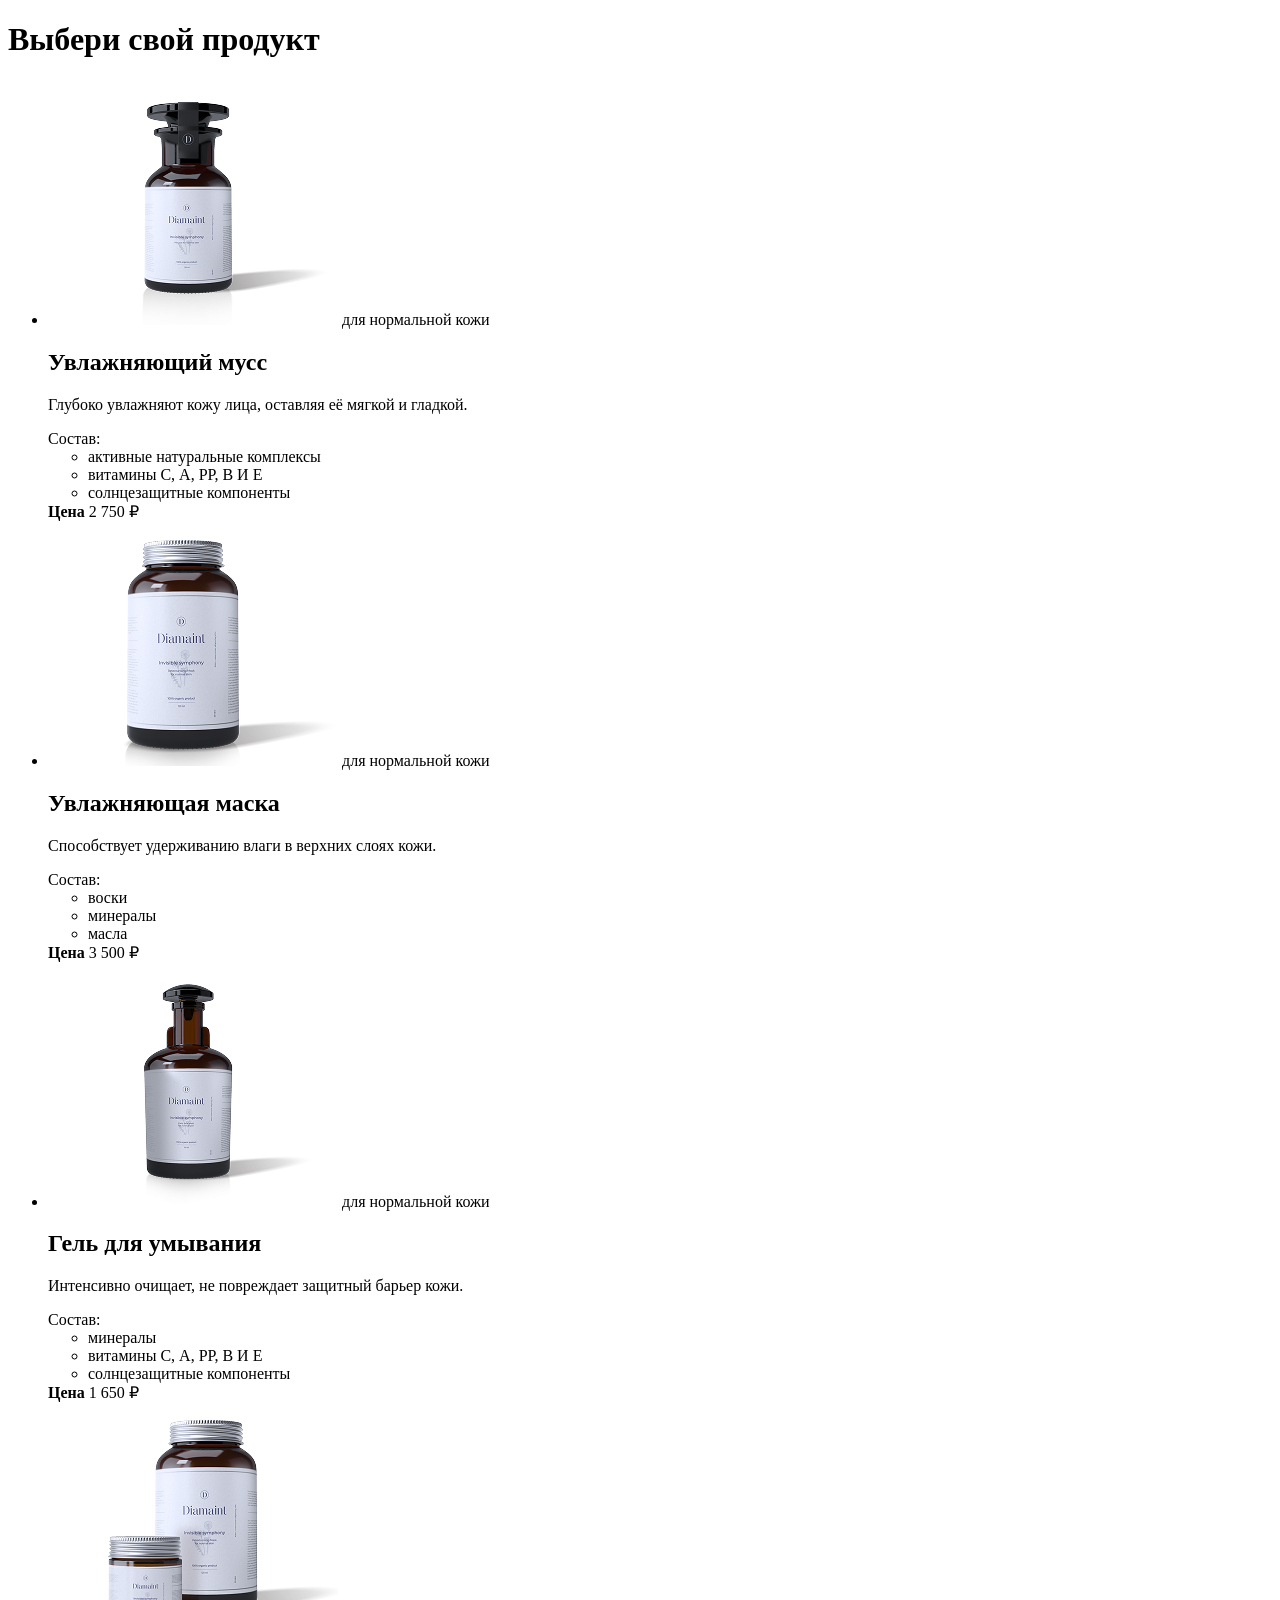
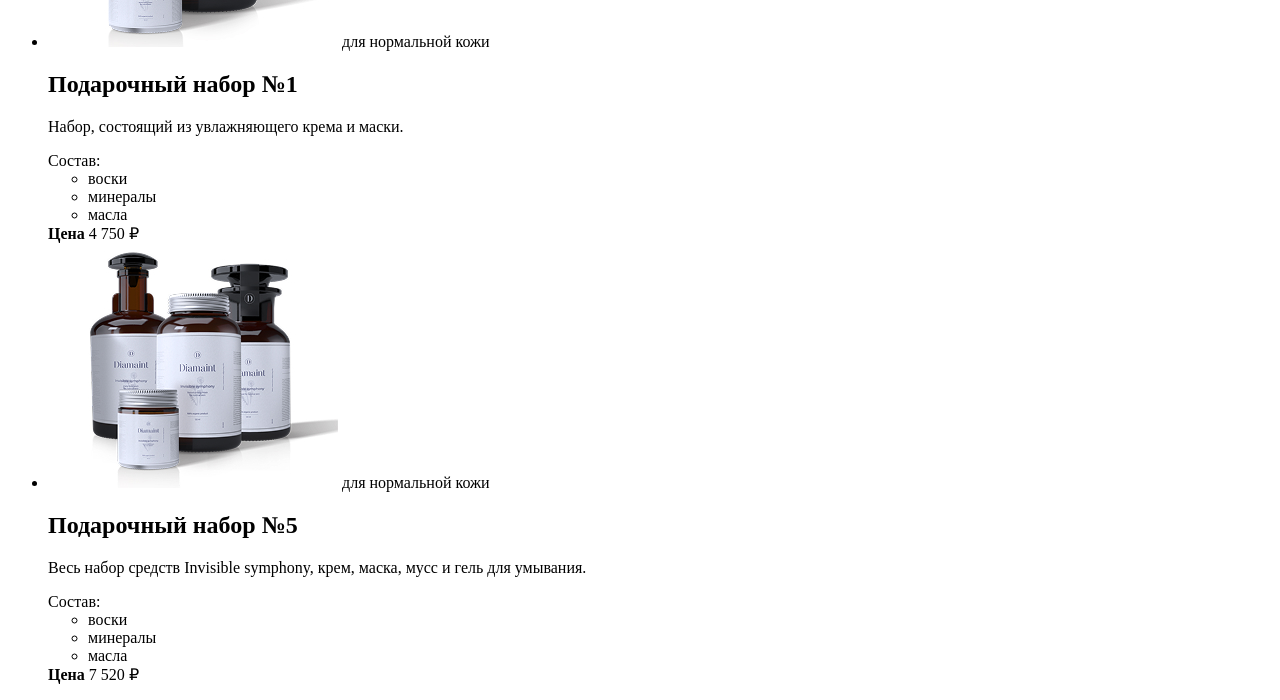
==== indexBEM.html @ 9ce69305 "" ====
<!DOCTYPE html>
<html lang="en">
<head>
    <meta charset="UTF-8">
    <meta name="viewport" content="width=device-width, initial-scale=1.0">
    <title>Product card</title>
    <link rel="stylesheet" href="styleBEM.css">
    <link rel="stylesheet" href="clearlist.css">
    <link rel="stylesheet" href="price.css">
    <link rel="stylesheet" href="compound.css">
    <link rel="stylesheet" href="description.css">
    <link rel="stylesheet" href="catalog.css">
    <link rel="stylesheet" href="container.css">
    <link rel="stylesheet" href="title.css">
    <link rel="stylesheet" href="card.css">
    <link rel="stylesheet" href="products.css">
</head>
    <body>
      <main class="catalog">
        <div class="container catalog__container">
            <h1 class="title catalog__title">Выбери свой продукт</h1>
            <ul class="products clear-list">
              <li class="products__item card">
                <img src="images/muss.jpg" alt="" class="card__image">
                <span class="card__category">для нормальной кожи</span>
                <h2 class="card__name">Увлажняющий мусс</h2>
                <p class="card__description">Глубоко увлажняют кожу лица, оставляя её мягкой и гладкой.</p>

                <div class="card__compound compound">
                  <span class="compound__name">Состав:</span>
                  <ul class="compound__list">
                    <li class="compound__item">активные натуральные комплексы</li>
                    <li class="compound__item">витамины С, А, РР, В И Е</li>
                    <li class="compound__item">солнцезащитные компоненты</li>
                  </ul>
                </div>

                <div class="card__price">
                <b>Цена</b>
                <span>2 750 &#x20bd</span>
                </div>
                
              </li>

              <li class="products__item card">
                <img src="images/moisturizing_mask.jpg" alt="" class="card__image">
                <span class="card__category">для нормальной кожи</span>
                <h2 class="card__name">Увлажняющая маска</h2>
                <p class="card__description">Способствует удерживанию влаги в верхних слоях кожи.</p>

                <div class="card__compound compound">
                  <span class="compound__name">Состав:</span>
                  <ul class="compound__list">
                    <li class="compound__item">воски</li>
                    <li class="compound__item">минералы</li>
                    <li class="compound__item">масла</li>
                  </ul>
                </div>

                <div class="card__price">
                <b>Цена</b>
                <span>3 500 &#x20bd</span>
                </div>
                
              </li>

              <li class="products__item card">
                <img src="images/shower_gel.jpg" alt="" class="card__image">
                <span class="card__category">для нормальной кожи</span>
                <h2 class="card__name">Гель для умывания</h2>
                <p class="card__description">Интенсивно очищает, не повреждает защитный барьер кожи.</p>

                <div class="card__compound compound">
                  <span class="compound__name">Состав:</span>
                  <ul class="compound__list">
                    <li class="compound__item">минералы</li>
                    <li class="compound__item">витамины С, А, РР, В И Е</li>
                    <li class="compound__item">солнцезащитные компоненты</li>
                  </ul>
                </div>

                <div class="card__price">
                <b>Цена</b>
                <span>1 650 &#x20bd</span>
                </div>
                
              </li>

              <li class="products__item card">
                <img src="images/gift_set_one.jpg" alt="" class="card__image">
                <span class="card__category">для нормальной кожи</span>
                <h2 class="card__name">Подарочный набор №1</h2>
                <p class="card__description">Набор, состоящий из увлажняющего крема и маски.</p>

                <div class="card__compound compound">
                  <span class="compound__name">Состав:</span>
                  <ul class="compound__list">
                    <li class="compound__item">воски</li>
                    <li class="compound__item">минералы</li>
                    <li class="compound__item">масла</li>
                  </ul>
                </div>

                <div class="card__price">
                <b>Цена</b>
                <span>4 750 &#x20bd</span>
                </div>
              </li>

              <li class="products__item card">
                <img src="images/gift_set_five.jpg" alt="" class="card__image">
                <span class="card__category">для нормальной кожи</span>
                <h2 class="card__name">Подарочный набор №5</h2>
                <p class="card__description">Весь набор средств Invisible symphony, крем, маска, мусс и гель для умывания.</p>
                <div class="card__compound compound">
                  <span class="compound__name">Состав:</span>
                  <ul class="compound__list">
                    <li class="compound__item">воски</li>
                    <li class="compound__item">минералы</li>
                    <li class="compound__item">масла</li>
                  </ul>
                </div>

                <div class="card__price">
                <b>Цена</b>
                <span>7 520 &#x20bd</span>
                </div>
              </li>

            </ul>

        </div>
          
      </main>
    </body>
</html>
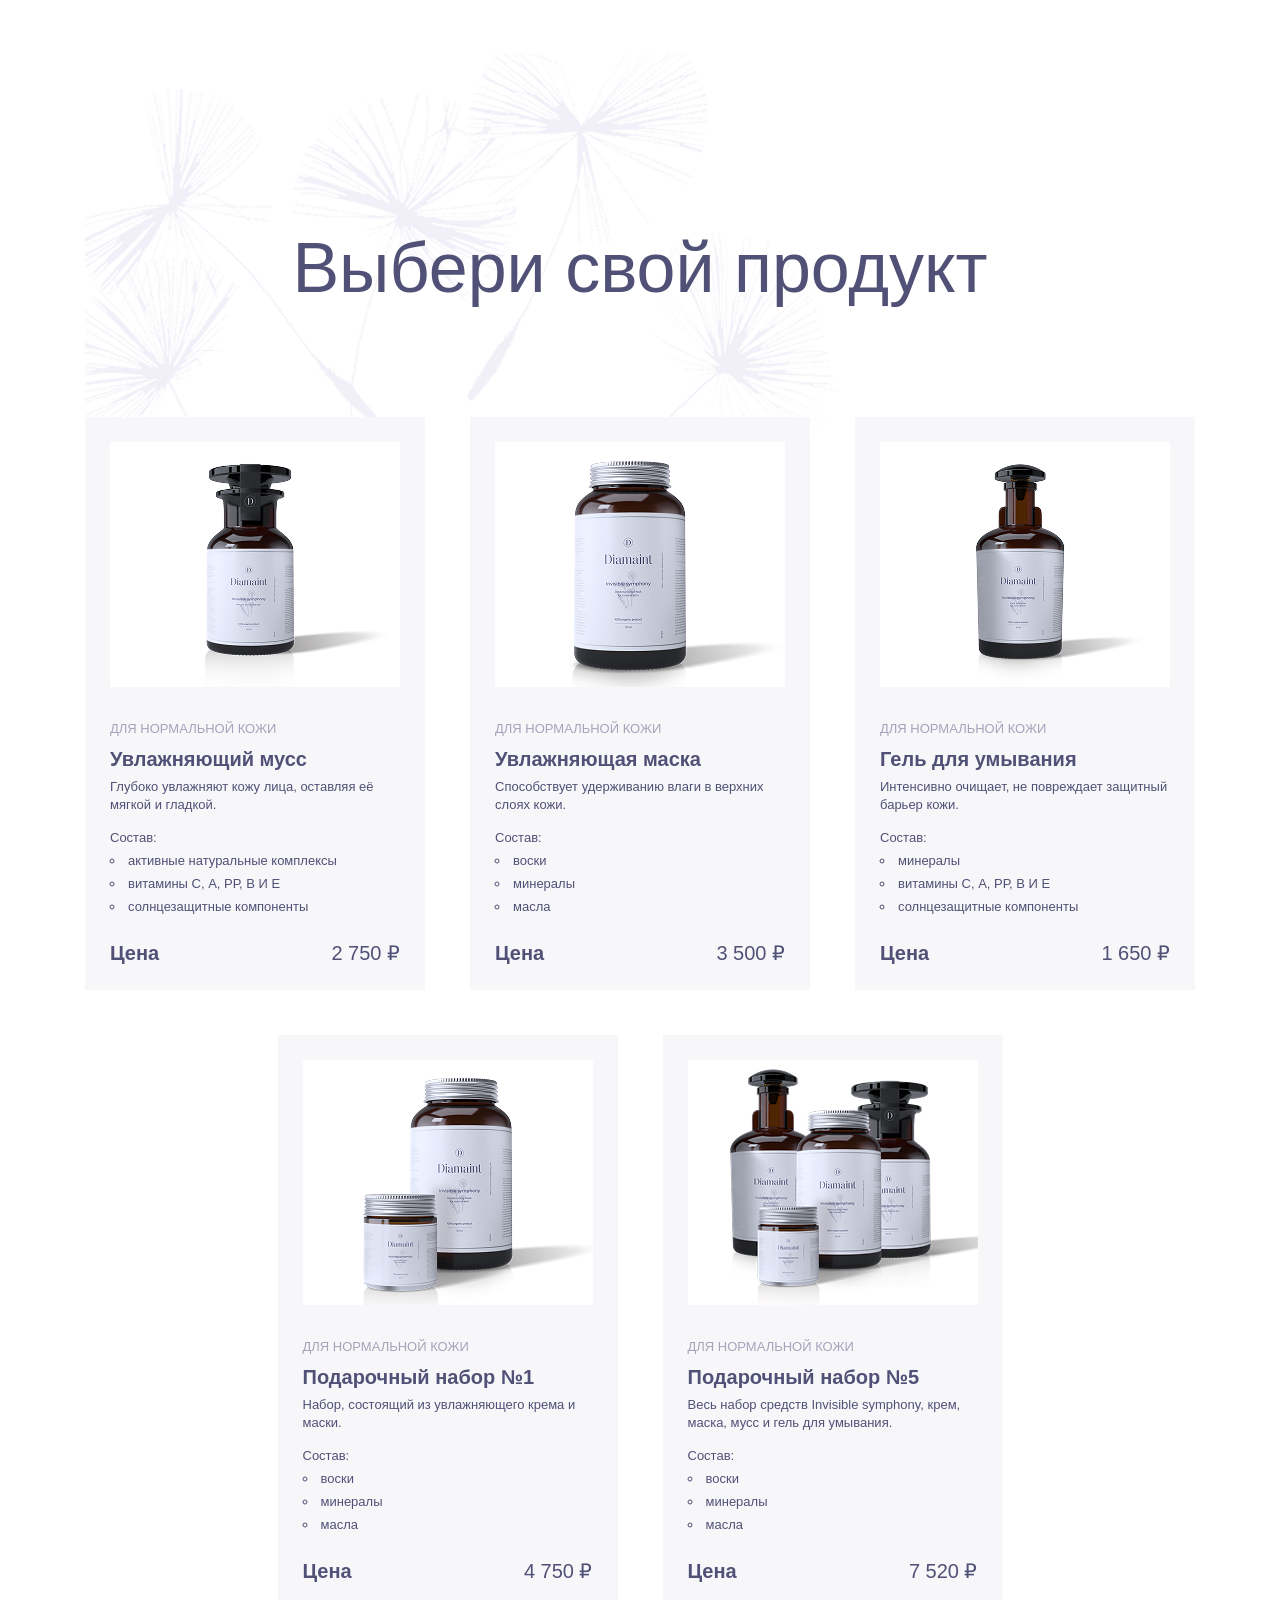
==== commit 8a7d8929: "combining styles into one" ====
--- a/indexBEM.html
+++ b/indexBEM.html
@@ -4,16 +4,8 @@
     <meta charset="UTF-8">
     <meta name="viewport" content="width=device-width, initial-scale=1.0">
     <title>Product card</title>
-    <link rel="stylesheet" href="styleBEM.css">
-    <link rel="stylesheet" href="clearlist.css">
-    <link rel="stylesheet" href="price.css">
-    <link rel="stylesheet" href="compound.css">
-    <link rel="stylesheet" href="description.css">
-    <link rel="stylesheet" href="catalog.css">
-    <link rel="stylesheet" href="container.css">
-    <link rel="stylesheet" href="title.css">
-    <link rel="stylesheet" href="card.css">
-    <link rel="stylesheet" href="products.css">
+    <link rel="stylesheet" href="../style/styleBEM.css">
+    <link rel="stylesheet" href="../style/clearlist.css">
 </head>
     <body>
       <main class="catalog">
--- a/style/styleBEM.css
+++ b/style/styleBEM.css
@@ -0,0 +1,128 @@
+*,
+  *::before,
+  *::after {
+  box-sizing: border-box;
+}
+
+body {
+  font-family: Montserrat, sans-serif;
+  font-size: 13px;
+  line-height: 18px;
+}
+
+.title {
+  font-family: Montserrat, sans-serif;
+  font-size: 70px;
+  font-weight: 400;
+  line-height: 78px;
+  text-align: center;
+  color: #515076;
+}
+
+.clear-list {
+  list-style: none;
+  padding: 0;
+  margin: 0;
+}
+
+.catalog__title {
+  margin-top: 220px;
+  margin-bottom: 110px;
+}
+
+.catalog__container {
+  background-image: url("../images/bg_flowers.png");
+  background-repeat: no-repeat;
+  background-position: 0 0;
+  padding-top: 1px;
+}
+
+.container {
+  width: 1110px;
+  margin: 0 auto;
+}
+
+.card {
+  background-color: #F7F7FA;
+  padding: 25px;
+  width: 100%;
+}
+
+.card__image {
+  display: block;
+  margin-bottom: 30px;
+}
+
+.card__category { /* для нормальной кожи */
+  display: block;
+  font-family: Montserrat, sans-serif;
+  font-size: 13px;
+  line-height: 24px;
+  color: #A5A3B9;
+  text-transform: uppercase;
+  margin-bottom: 5px;
+}
+
+.card__name { /* название товара */
+  font-family: Montserrat, sans-serif;
+  font-size: 20px;
+  line-height: 27px;
+  color: #515076;
+  margin-top: 0px;
+  margin-bottom: 5px;
+}
+
+.card__description { /* описание товара */
+  font-family: Montserrat, sans-serif;
+  font-size: 13px;
+  line-height: 18px;
+  color: #515076;
+  margin-top: 0px;
+  margin-bottom: 15px;
+}
+
+.card__compound { /* состав */
+  display: block;
+  font-family: Montserrat, sans-serif;
+  font-size: 13px;
+  line-height: 18px;
+  color: #515076;
+  margin-top: 0px;
+  margin-bottom: 25px;
+}
+
+.compound__list { /* список состава */
+  padding-left: 0;
+  margin-top: 5px;
+  list-style-position: inside;
+} 
+
+.compound__item { /* элемент списка состава */
+  margin-bottom: 5px;
+}
+
+.compound__item:last-child { /* последний элемент списка состава */
+  margin-bottom: 0;
+}
+
+.card__price { /* цена */
+  display: flex;
+  justify-content: space-between;
+  font-family: Montserrat, sans-serif;
+  font-size: 20px;
+  line-height: 24px;
+  color: #515076;
+  width: 290px;
+}
+
+.products { 
+  display: flex;
+  flex-wrap: wrap;
+  justify-content: center;
+  gap: 45px;
+}
+
+.products__item {
+  width: 340px;
+  height: 573px;
+}
